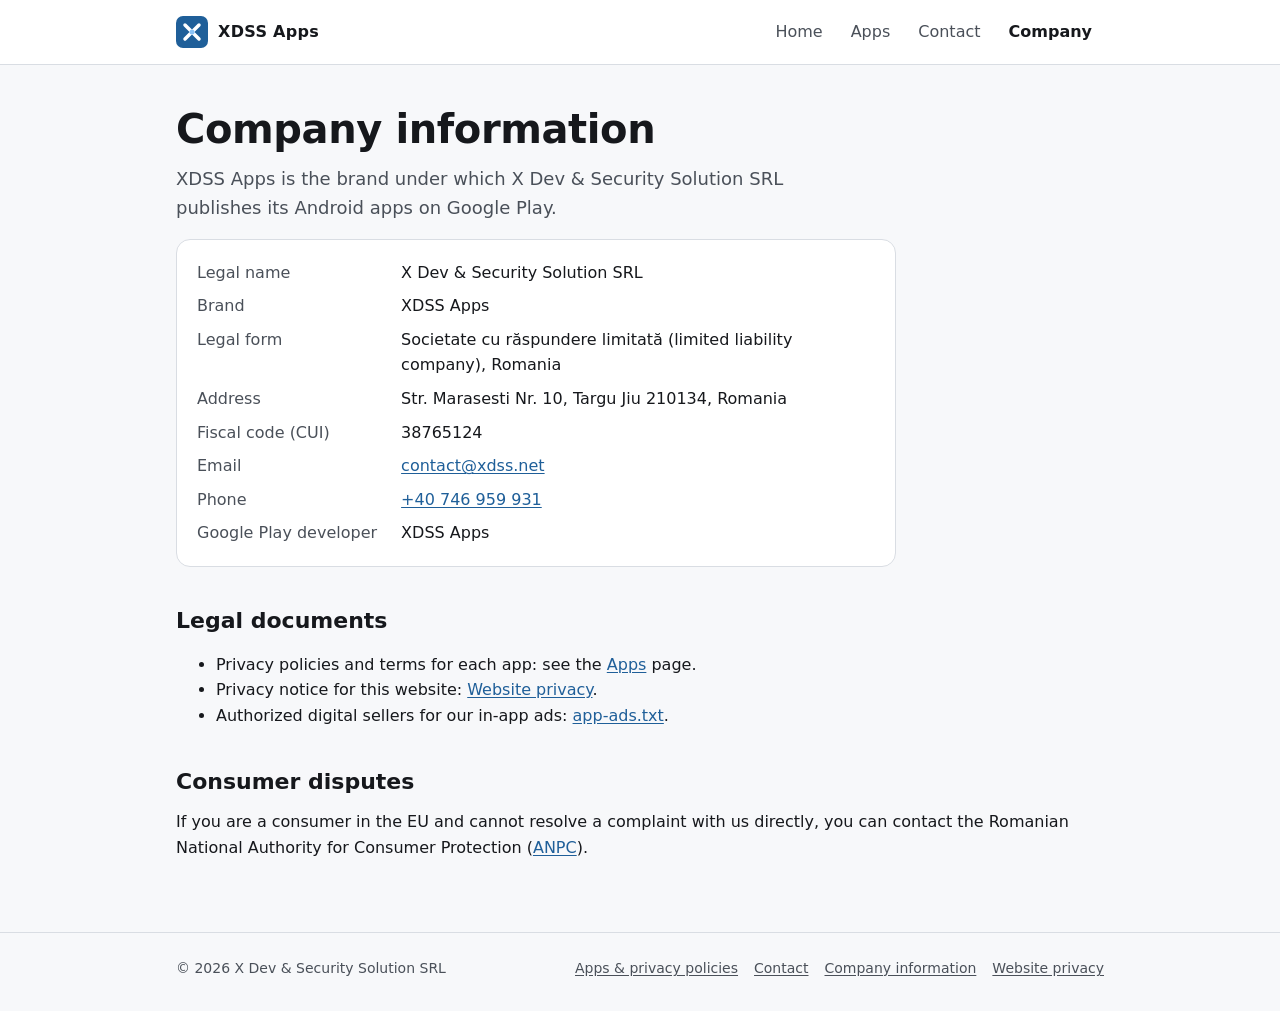
==== company/index.html @ 65fdd6f5 "XDSS company site on www.xdss.net" ====
<!doctype html>
<html lang="en">
<head>
<meta charset="utf-8">
<meta name="viewport" content="width=device-width, initial-scale=1">
<title>Company information · XDSS Apps</title>
<meta name="description" content="Legal and company information for X Dev & Security Solution SRL, publisher of XDSS Apps.">
<meta name="theme-color" content="#f7f8fa" media="(prefers-color-scheme: light)">
<meta name="theme-color" content="#0f1114" media="(prefers-color-scheme: dark)">
<link rel="icon" href="/assets/logo.svg" type="image/svg+xml">
<link rel="stylesheet" href="/assets/style.css">
</head>
<body>
<header class="site-header">
  <div class="wrap">
    <a class="brand" href="/"><img src="/assets/logo.svg" alt="" width="32" height="32">XDSS Apps</a>
    <nav class="nav" aria-label="Main">
      <a href="/">Home</a>
      <a href="/apps/">Apps</a>
      <a href="/contact/">Contact</a>
      <a href="/company/" aria-current="page">Company</a>
    </nav>
  </div>
</header>

<main>
  <div class="wrap">
    <h1>Company information</h1>
    <p class="lead">XDSS Apps is the brand under which X Dev &amp; Security Solution SRL publishes its Android apps on Google Play.</p>

    <div class="card" style="max-width:720px">
      <dl class="facts">
        <dt>Legal name</dt>
        <dd>X Dev &amp; Security Solution SRL</dd>
        <dt>Brand</dt>
        <dd>XDSS Apps</dd>
        <dt>Legal form</dt>
        <dd>Societate cu răspundere limitată (limited liability company), Romania</dd>
        <dt>Address</dt>
        <dd>Str. Marasesti Nr. 10, Targu Jiu 210134, Romania</dd>
        <dt>Fiscal code (CUI)</dt>
        <dd>38765124</dd>
        <!-- Trade register number (ONRC), e.g. J18/xxx/yyyy: add here when known.
        <dt>Trade register no.</dt>
        <dd>J__/____/____</dd>
        -->
        <dt>Email</dt>
        <dd><a href="mailto:contact@xdss.net">contact@xdss.net</a></dd>
        <dt>Phone</dt>
        <dd><a href="tel:+40746959931">+40 746 959 931</a></dd>
        <dt>Google Play developer</dt>
        <dd>XDSS Apps</dd>
      </dl>
    </div>

    <h2>Legal documents</h2>
    <ul>
      <li>Privacy policies and terms for each app: see the <a href="/apps/">Apps</a> page.</li>
      <li>Privacy notice for this website: <a href="/privacy/">Website privacy</a>.</li>
      <li>Authorized digital sellers for our in-app ads: <a href="/app-ads.txt">app-ads.txt</a>.</li>
    </ul>

    <h2>Consumer disputes</h2>
    <p>If you are a consumer in the EU and cannot resolve a complaint with us directly, you can contact the Romanian National Authority for Consumer Protection (<a href="https://anpc.ro/">ANPC</a>).</p>
  </div>
</main>

<footer class="site-footer">
  <div class="wrap">
    <span>© 2026 X Dev &amp; Security Solution SRL</span>
    <nav aria-label="Footer">
      <a href="/apps/">Apps &amp; privacy policies</a>
      <a href="/contact/">Contact</a>
      <a href="/company/">Company information</a>
      <a href="/privacy/">Website privacy</a>
    </nav>
  </div>
</footer>
</body>
</html>
---- assets/style.css ----
/* XDSS site styles. Plain CSS, no build step. Light and dark follow the system setting. */
:root {
  --bg: #f7f8fa;
  --surface: #ffffff;
  --fg: #16181c;
  --muted: #4a5059;
  --line: #d9dde3;
  --accent: #1f5f99;
  --accent-fg: #ffffff;
  --tag-bg: #e8eef5;
  --tag-fg: #1f4a73;
  --radius: 14px;
  --max: 960px;
  color-scheme: light dark;
}
@media (prefers-color-scheme: dark) {
  :root {
    --bg: #0f1114;
    --surface: #171a1f;
    --fg: #e6e8eb;
    --muted: #a9b0ba;
    --line: #2c3139;
    --accent: #8cc4f7;
    --accent-fg: #0f1114;
    --tag-bg: #1e2a37;
    --tag-fg: #b8d7f5;
  }
}

* { box-sizing: border-box; }
html { -webkit-text-size-adjust: 100%; }
body {
  margin: 0;
  background: var(--bg);
  color: var(--fg);
  font: 16px/1.6 system-ui, -apple-system, "Segoe UI", Roboto, "Helvetica Neue", Arial, sans-serif;
  min-height: 100vh;
  display: flex;
  flex-direction: column;
}
body > main { flex: 1 0 auto; }
a { color: var(--accent); text-underline-offset: 2px; }
a:hover { text-decoration-thickness: 2px; }
img, svg { max-width: 100%; }

.wrap { max-width: var(--max); margin: 0 auto; padding: 0 16px; }

/* Header */
.site-header { border-bottom: 1px solid var(--line); background: var(--surface); }
.site-header .wrap { display: flex; align-items: center; justify-content: space-between; gap: 16px; min-height: 64px; flex-wrap: wrap; }
.brand { display: inline-flex; align-items: center; gap: 10px; color: var(--fg); text-decoration: none; font-weight: 700; letter-spacing: .02em; }
.brand svg { width: 32px; height: 32px; flex: none; }
.nav { display: flex; gap: 4px; flex-wrap: wrap; }
.nav a { color: var(--muted); text-decoration: none; padding: 8px 12px; border-radius: 8px; }
.nav a:hover { color: var(--fg); background: var(--tag-bg); }
.nav a[aria-current="page"] { color: var(--fg); font-weight: 600; }

/* Main */
main { padding: 40px 0 56px; }
h1 { font-size: clamp(28px, 5vw, 40px); line-height: 1.2; margin: 0 0 12px; letter-spacing: -.01em; }
h2 { font-size: 22px; line-height: 1.3; margin: 40px 0 12px; }
h3 { font-size: 18px; margin: 0 0 4px; }
p { margin: 0 0 16px; }
.lead { font-size: 18px; color: var(--muted); max-width: 640px; }
.muted { color: var(--muted); }

.hero { padding: 16px 0 8px; }
.button { display: inline-block; background: var(--accent); color: var(--accent-fg); padding: 10px 18px; border-radius: 10px; text-decoration: none; font-weight: 600; }
.button:hover { opacity: .92; }

.grid { display: grid; gap: 16px; grid-template-columns: repeat(auto-fill, minmax(260px, 1fr)); }
.card { background: var(--surface); border: 1px solid var(--line); border-radius: var(--radius); padding: 20px; }
.card p { color: var(--muted); margin: 0 0 12px; }
.card .links { display: flex; flex-wrap: wrap; gap: 4px 16px; font-size: 15px; }
.tag { display: inline-block; font-size: 13px; font-weight: 600; background: var(--tag-bg); color: var(--tag-fg); border-radius: 999px; padding: 2px 10px; margin: 0 0 10px; }

.values { display: grid; gap: 16px; grid-template-columns: repeat(auto-fit, minmax(220px, 1fr)); }
.values .card h3 { margin-bottom: 6px; }

dl.facts { display: grid; grid-template-columns: max-content 1fr; gap: 8px 24px; margin: 0; }
dl.facts dt { color: var(--muted); }
dl.facts dd { margin: 0; overflow-wrap: anywhere; }
@media (max-width: 520px) {
  dl.facts { grid-template-columns: 1fr; gap: 2px; }
  dl.facts dd { margin-bottom: 10px; }
}

table.policies { width: 100%; border-collapse: collapse; background: var(--surface); border: 1px solid var(--line); border-radius: var(--radius); overflow: hidden; }
table.policies th, table.policies td { text-align: left; padding: 10px 14px; border-bottom: 1px solid var(--line); vertical-align: top; }
table.policies tr:last-child td { border-bottom: 0; }
table.policies th { font-size: 14px; color: var(--muted); font-weight: 600; }
@media (max-width: 520px) {
  table.policies thead { display: none; }
  table.policies tr { display: block; border-bottom: 1px solid var(--line); padding: 8px 0; }
  table.policies tr:last-child { border-bottom: 0; }
  table.policies td { display: block; border: 0; padding: 2px 14px; }
}

/* Footer */
.site-footer { border-top: 1px solid var(--line); padding: 24px 0 32px; color: var(--muted); font-size: 14px; }
.site-footer .wrap { display: flex; flex-wrap: wrap; justify-content: space-between; gap: 8px 24px; }
.site-footer nav { display: flex; flex-wrap: wrap; gap: 4px 16px; }
.site-footer a { color: var(--muted); }
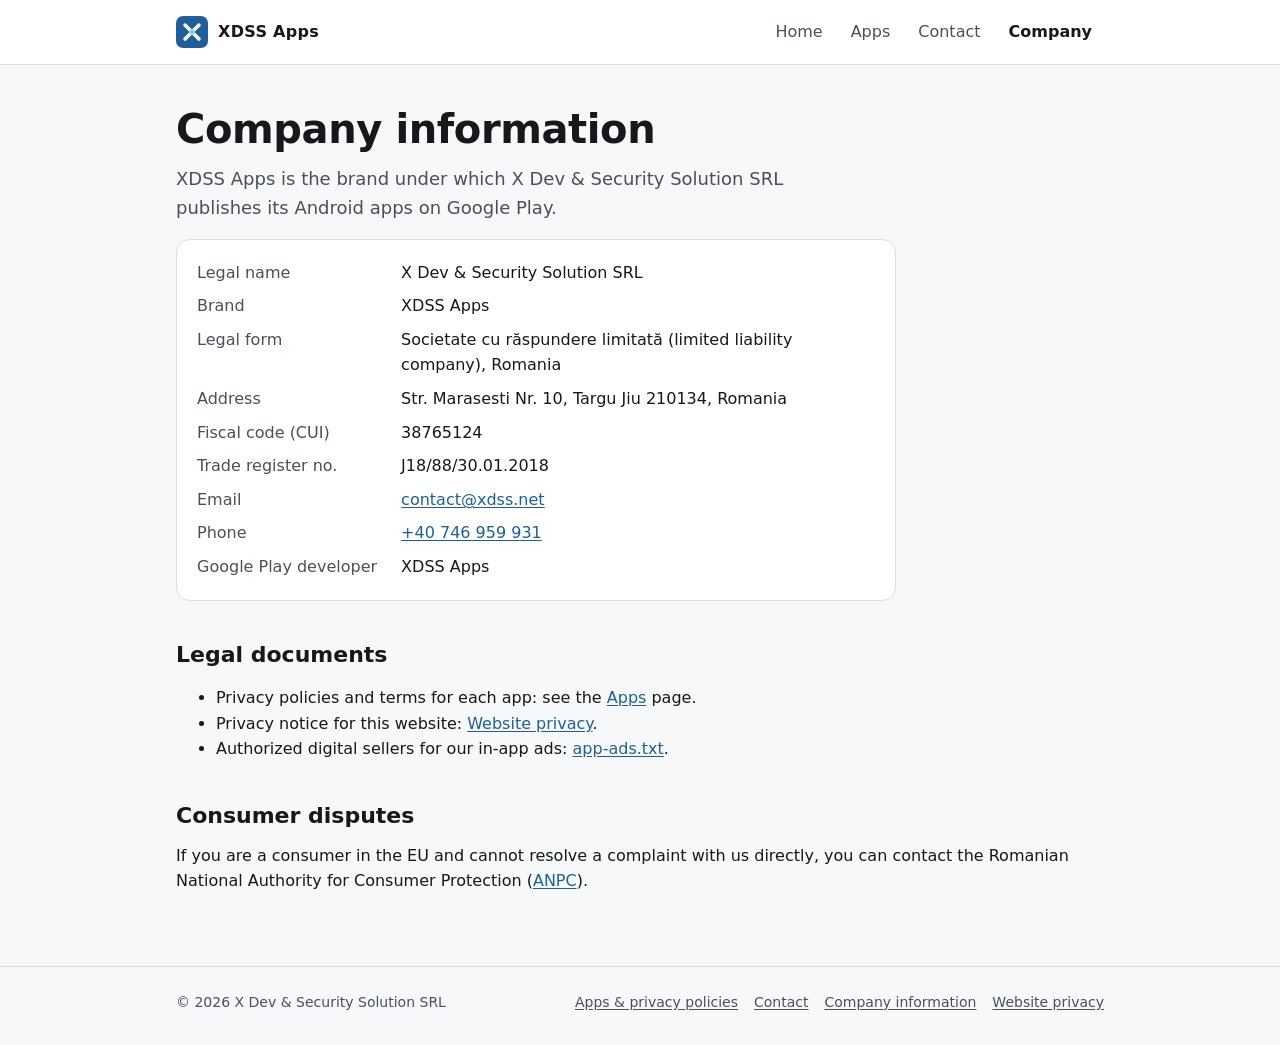
==== commit 756ba88f: "Company page: trade register number" ====
--- a/company/index.html
+++ b/company/index.html
@@ -40,10 +40,8 @@
         <dd>Str. Marasesti Nr. 10, Targu Jiu 210134, Romania</dd>
         <dt>Fiscal code (CUI)</dt>
         <dd>38765124</dd>
-        <!-- Trade register number (ONRC), e.g. J18/xxx/yyyy: add here when known.
         <dt>Trade register no.</dt>
-        <dd>J__/____/____</dd>
-        -->
+        <dd>J18/88/30.01.2018</dd>
         <dt>Email</dt>
         <dd><a href="mailto:contact@xdss.net">contact@xdss.net</a></dd>
         <dt>Phone</dt>
